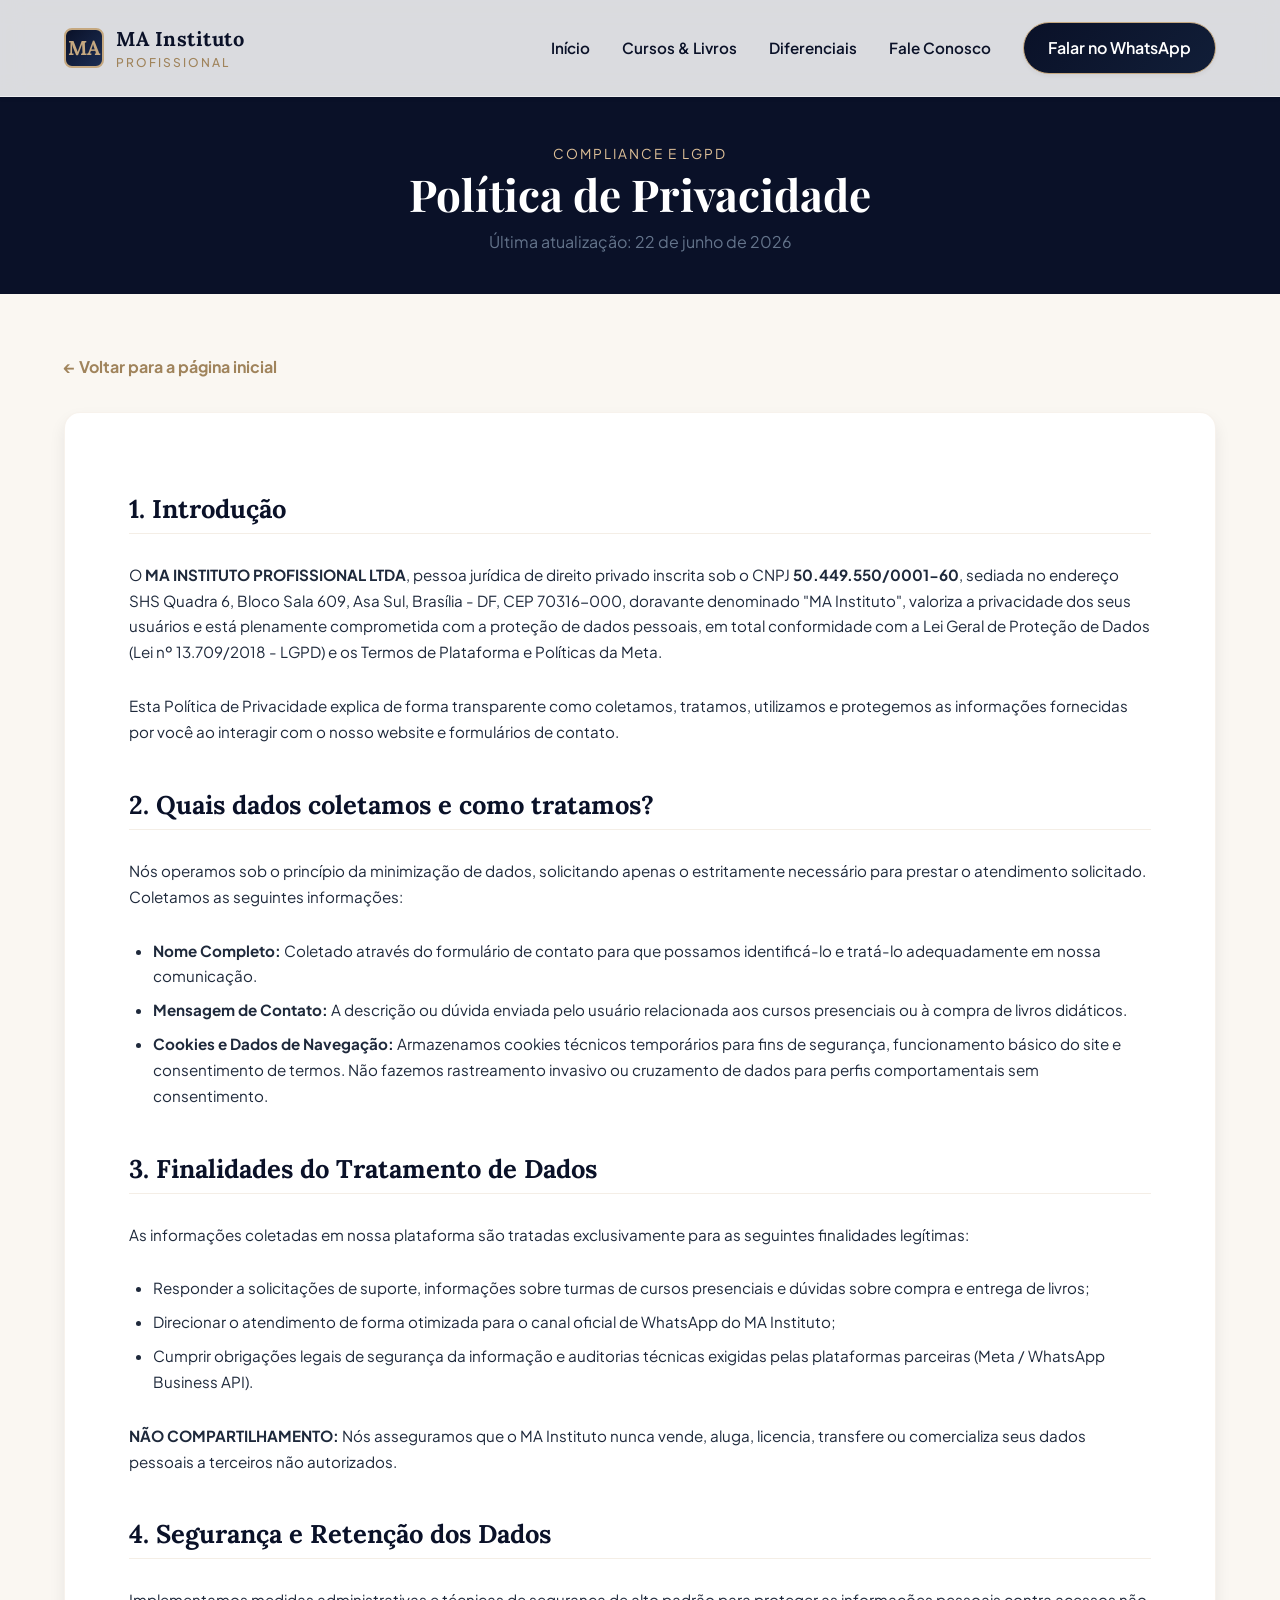
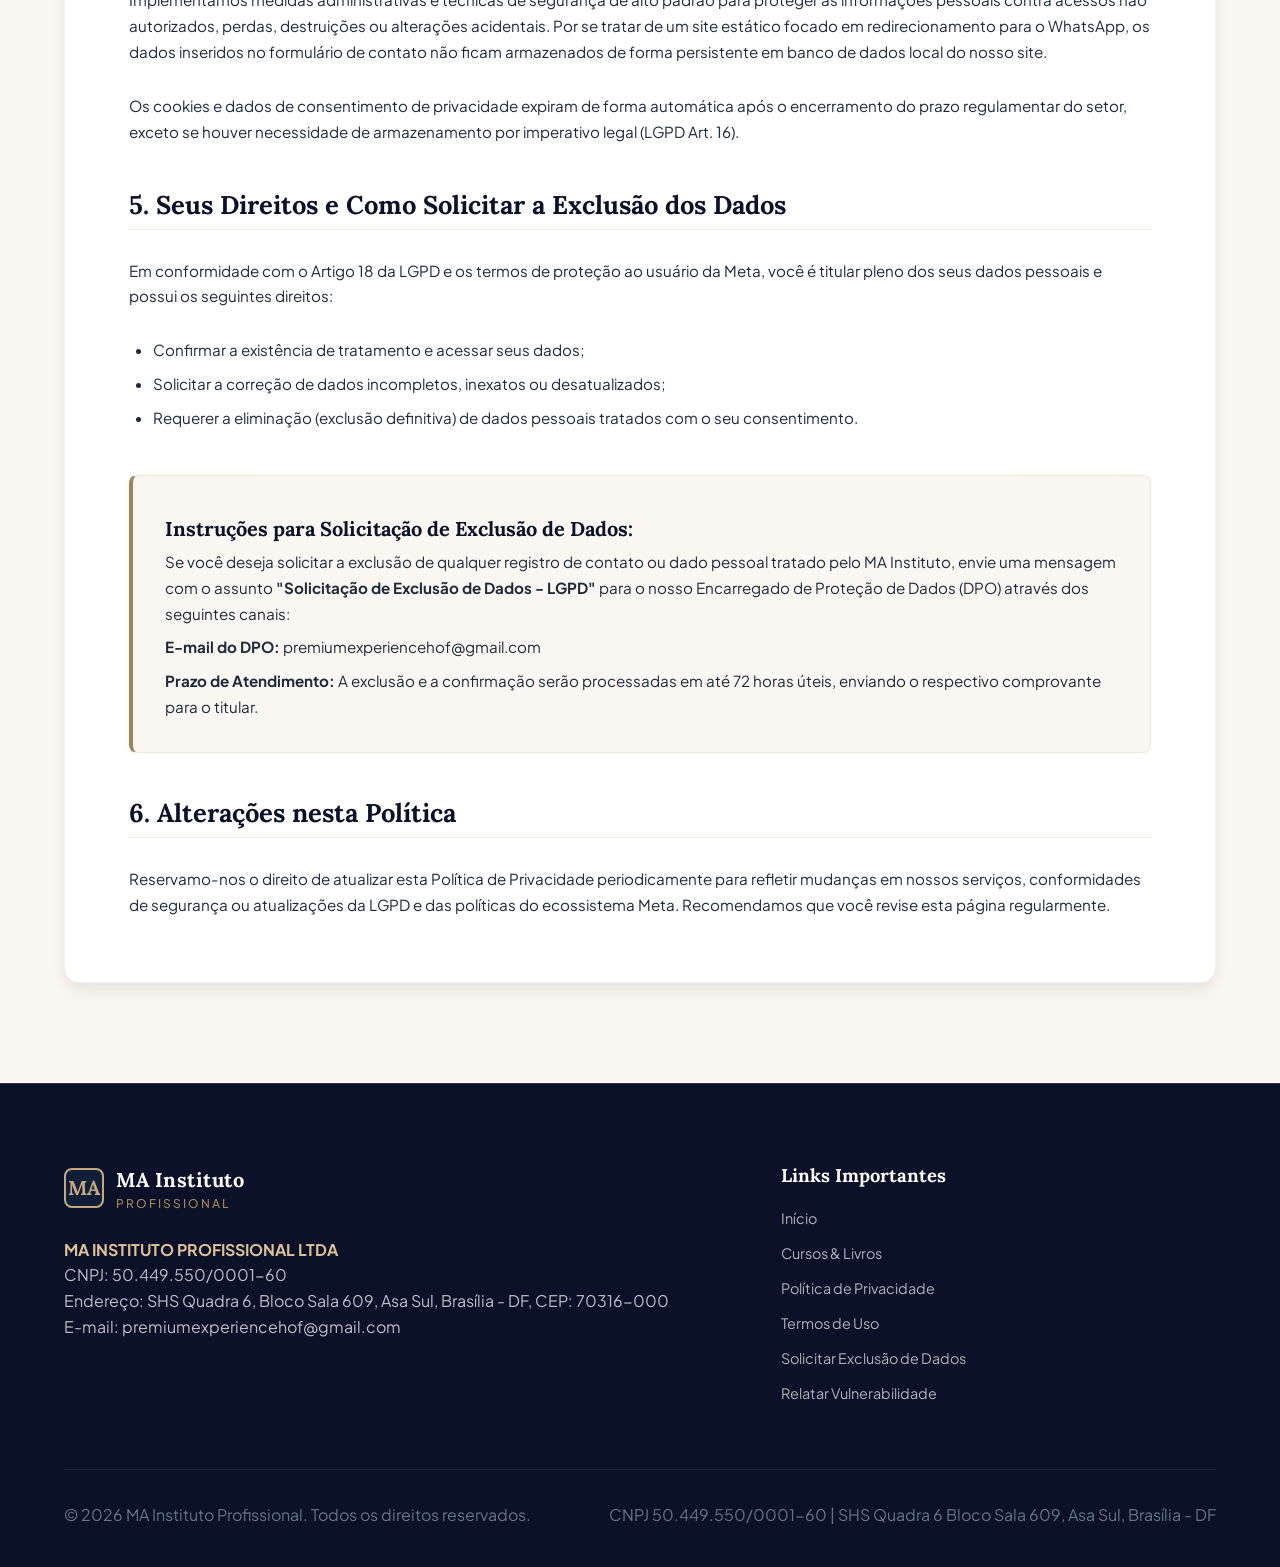
==== privacidade.html @ e036a933 "feat: site inicial completo MA Instituto Profissional e politicas de compliance" ====
<!DOCTYPE html>
<html lang="pt-BR">
<head>
  <meta charset="UTF-8">
  <meta name="viewport" content="width=device-width, initial-scale=1.0">
  <meta name="description" content="Política de Privacidade - MA Instituto Profissional. Saiba como coletamos, tratamos e protegemos seus dados em conformidade com a LGPD e políticas da Meta.">
  <title>Política de Privacidade | MA Instituto Profissional</title>
  
  <!-- Preconnect for performance optimization -->
  <link rel="preconnect" href="https://fonts.googleapis.com">
  <link rel="preconnect" href="https://fonts.gstatic.com" crossorigin>
  
  <!-- CSS Stylesheet -->
  <link rel="stylesheet" href="styles.css">
</head>
<body class="legal-body">

  <!-- Header Section -->
  <header class="site-header scrolled" id="header">
    <div class="container header-container">
      <a href="index.html" class="logo" id="headerLogo">
        <div class="logo-icon">MA</div>
        <div class="logo-text">
          MA Instituto
          <span>Profissional</span>
        </div>
      </a>
      
      <nav class="nav-menu" id="navMenu">
        <a href="index.html#inicio" class="nav-link">Início</a>
        <a href="index.html#portfolio" class="nav-link">Cursos & Livros</a>
        <a href="index.html#sobre" class="nav-link">Diferenciais</a>
        <a href="index.html#contato" class="nav-link">Fale Conosco</a>
        <a href="https://api.whatsapp.com/send?phone=5511913124813" target="_blank" class="nav-btn" id="headerCtaBtn">
          Falar no WhatsApp
        </a>
      </nav>
    </div>
  </header>

  <!-- Legal Title -->
  <section class="legal-header">
    <div class="container">
      <span class="legal-meta">Compliance e LGPD</span>
      <h1>Política de Privacidade</h1>
      <p>Última atualização: 22 de junho de 2026</p>
    </div>
  </section>

  <!-- Legal Content -->
  <main class="legal-content-section">
    <div class="container">
      <a href="index.html" class="legal-back-btn">← Voltar para a página inicial</a>
      
      <article class="legal-card">
        <div class="legal-text">
          <h2>1. Introdução</h2>
          <p>O <strong>MA INSTITUTO PROFISSIONAL LTDA</strong>, pessoa jurídica de direito privado inscrita sob o CNPJ <strong>50.449.550/0001-60</strong>, sediada no endereço SHS Quadra 6, Bloco Sala 609, Asa Sul, Brasília - DF, CEP 70316-000, doravante denominado "MA Instituto", valoriza a privacidade dos seus usuários e está plenamente comprometida com a proteção de dados pessoais, em total conformidade com a Lei Geral de Proteção de Dados (Lei nº 13.709/2018 - LGPD) e os Termos de Plataforma e Políticas da Meta.</p>
          <p>Esta Política de Privacidade explica de forma transparente como coletamos, tratamos, utilizamos e protegemos as informações fornecidas por você ao interagir com o nosso website e formulários de contato.</p>

          <h2>2. Quais dados coletamos e como tratamos?</h2>
          <p>Nós operamos sob o princípio da minimização de dados, solicitando apenas o estritamente necessário para prestar o atendimento solicitado. Coletamos as seguintes informações:</p>
          <ul>
            <li><strong>Nome Completo:</strong> Coletado através do formulário de contato para que possamos identificá-lo e tratá-lo adequadamente em nossa comunicação.</li>
            <li><strong>Mensagem de Contato:</strong> A descrição ou dúvida enviada pelo usuário relacionada aos cursos presenciais ou à compra de livros didáticos.</li>
            <li><strong>Cookies e Dados de Navegação:</strong> Armazenamos cookies técnicos temporários para fins de segurança, funcionamento básico do site e consentimento de termos. Não fazemos rastreamento invasivo ou cruzamento de dados para perfis comportamentais sem consentimento.</li>
          </ul>

          <h2>3. Finalidades do Tratamento de Dados</h2>
          <p>As informações coletadas em nossa plataforma são tratadas exclusivamente para as seguintes finalidades legítimas:</p>
          <ul>
            <li>Responder a solicitações de suporte, informações sobre turmas de cursos presenciais e dúvidas sobre compra e entrega de livros;</li>
            <li>Direcionar o atendimento de forma otimizada para o canal oficial de WhatsApp do MA Instituto;</li>
            <li>Cumprir obrigações legais de segurança da informação e auditorias técnicas exigidas pelas plataformas parceiras (Meta / WhatsApp Business API).</li>
          </ul>
          <p><strong>NÃO COMPARTILHAMENTO:</strong> Nós asseguramos que o MA Instituto nunca vende, aluga, licencia, transfere ou comercializa seus dados pessoais a terceiros não autorizados.</p>

          <h2>4. Segurança e Retenção dos Dados</h2>
          <p>Implementamos medidas administrativas e técnicas de segurança de alto padrão para proteger as informações pessoais contra acessos não autorizados, perdas, destruições ou alterações acidentais. Por se tratar de um site estático focado em redirecionamento para o WhatsApp, os dados inseridos no formulário de contato não ficam armazenados de forma persistente em banco de dados local do nosso site.</p>
          <p>Os cookies e dados de consentimento de privacidade expiram de forma automática após o encerramento do prazo regulamentar do setor, exceto se houver necessidade de armazenamento por imperativo legal (LGPD Art. 16).</p>

          <h2 id="exclusao">5. Seus Direitos e Como Solicitar a Exclusão dos Dados</h2>
          <p>Em conformidade com o Artigo 18 da LGPD e os termos de proteção ao usuário da Meta, você é titular pleno dos seus dados pessoais e possui os seguintes direitos:</p>
          <ul>
            <li>Confirmar a existência de tratamento e acessar seus dados;</li>
            <li>Solicitar a correção de dados incompletos, inexatos ou desatualizados;</li>
            <li>Requerer a eliminação (exclusão definitiva) de dados pessoais tratados com o seu consentimento.</li>
          </ul>
          
          <div class="legal-contact-box">
            <h3>Instruções para Solicitação de Exclusão de Dados:</h3>
            <p>Se você deseja solicitar a exclusão de qualquer registro de contato ou dado pessoal tratado pelo MA Instituto, envie uma mensagem com o assunto <strong>"Solicitação de Exclusão de Dados - LGPD"</strong> para o nosso Encarregado de Proteção de Dados (DPO) através dos seguintes canais:</p>
            <p><strong>E-mail do DPO:</strong> premiumexperiencehof@gmail.com</p>
            <p><strong>Prazo de Atendimento:</strong> A exclusão e a confirmação serão processadas em até 72 horas úteis, enviando o respectivo comprovante para o titular.</p>
          </div>

          <h2>6. Alterações nesta Política</h2>
          <p>Reservamo-nos o direito de atualizar esta Política de Privacidade periodicamente para refletir mudanças em nossos serviços, conformidades de segurança ou atualizações da LGPD e das políticas do ecossistema Meta. Recomendamos que você revise esta página regularmente.</p>
        </div>
      </article>
    </div>
  </main>

  <!-- Footer Section -->
  <footer class="site-footer">
    <div class="container">
      <div class="footer-grid">
        <div class="footer-company">
          <div class="footer-logo">
            <div class="logo-icon">MA</div>
            <div class="logo-text">MA Instituto <span>Profissional</span></div>
          </div>
          <p class="footer-address">
            <strong>MA INSTITUTO PROFISSIONAL LTDA</strong><br>
            CNPJ: 50.449.550/0001-60<br>
            Endereço: SHS Quadra 6, Bloco Sala 609, Asa Sul, Brasília - DF, CEP: 70316-000<br>
            E-mail: premiumexperiencehof@gmail.com
          </p>
        </div>
        
        <div class="footer-links-group">
          <h4 class="footer-links-title">Links Importantes</h4>
          <ul class="footer-links">
            <li><a href="index.html#inicio">Início</a></li>
            <li><a href="index.html#portfolio">Cursos & Livros</a></li>
            <li><a href="privacidade.html">Política de Privacidade</a></li>
            <li><a href="termos.html">Termos de Uso</a></li>
            <li><a href="#exclusao">Solicitar Exclusão de Dados</a></li>
            <li><a href="termos.html#vulnerabilidade">Relatar Vulnerabilidade</a></li>
          </ul>
        </div>
      </div>

      <div class="footer-bottom">
        <p>&copy; 2026 MA Instituto Profissional. Todos os direitos reservados.</p>
        <p>CNPJ 50.449.550/0001-60 | SHS Quadra 6 Bloco Sala 609, Asa Sul, Brasília - DF</p>
      </div>
    </div>
  </footer>

</body>
</html>
---- styles.css ----
/* ==========================================================================
   DESIGN SYSTEM & CUSTOM STYLES - MA INSTITUTO PROFISSIONAL
   ========================================================================== */

/* Import Google Fonts */
@import url('https://fonts.googleapis.com/css2?family=Lora:ital,wght@0,400..700;1,400..700&family=Plus+Jakarta+Sans:ital,wght@0,300..800;1,300..800&family=Playfair+Display:ital,wght@0,400..900;1,400..900&display=swap');

:root {
  /* Colors */
  --color-navy-dark: #0a1128;
  --color-navy-medium: #111e38;
  --color-navy-light: #1c2e54;
  --color-gold: #c5a880;
  --color-gold-bright: #dfc198;
  --color-gold-dark: #a0845c;
  --color-cream: #faf7f2;
  --color-white: #ffffff;
  --color-text-dark: #1e293b;
  --color-text-light: #64748b;
  --color-text-white: #f8fafc;
  
  /* Fonts */
  --font-display: 'Lora', Georgia, serif;
  --font-hero: 'Playfair Display', serif;
  --font-body: 'Plus Jakarta Sans', system-ui, sans-serif;
  
  /* Transitions */
  --transition-fast: 0.2s cubic-bezier(0.4, 0, 0.2, 1);
  --transition-medium: 0.4s cubic-bezier(0.4, 0, 0.2, 1);
  --transition-slow: 0.6s cubic-bezier(0.4, 0, 0.2, 1);
  
  /* Shadows & Glassmorphism */
  --shadow-sm: 0 2px 4px rgba(10, 17, 40, 0.05);
  --shadow-md: 0 8px 16px rgba(10, 17, 40, 0.08);
  --shadow-lg: 0 16px 32px rgba(10, 17, 40, 0.12);
  --glass-bg: rgba(255, 255, 255, 0.85);
  --glass-border: rgba(255, 255, 255, 0.5);
  --glass-dark-bg: rgba(10, 17, 40, 0.8);
  --glass-dark-border: rgba(28, 46, 84, 0.4);
}

/* Reset & Base Styles */
*, *::before, *::after {
  box-sizing: border-box;
  margin: 0;
  padding: 0;
}

html {
  scroll-behavior: smooth;
  font-size: 16px;
  -webkit-font-smoothing: antialiased;
  -moz-osx-font-smoothing: grayscale;
}

body {
  font-family: var(--font-body);
  background-color: var(--color-cream);
  color: var(--color-text-dark);
  line-height: 1.6;
  overflow-x: hidden;
}

/* Typography */
h1, h2, h3, h4, h5, h6 {
  font-family: var(--font-display);
  font-weight: 700;
  line-height: 1.25;
  color: var(--color-navy-dark);
}

p {
  color: var(--color-text-light);
  font-size: 1rem;
}

a {
  color: inherit;
  text-decoration: none;
  transition: var(--transition-fast);
}

img {
  max-width: 100%;
  height: auto;
  display: block;
}

/* Container */
.container {
  width: 100%;
  max-width: 1200px;
  margin-left: auto;
  margin-right: auto;
  padding-left: 1.5rem;
  padding-right: 1.5rem;
}

/* Header */
.site-header {
  position: fixed;
  top: 0;
  left: 0;
  width: 100%;
  z-index: 1000;
  background: var(--glass-bg);
  backdrop-filter: blur(12px);
  -webkit-backdrop-filter: blur(12px);
  border-bottom: 1px solid var(--glass-border);
  transition: var(--transition-medium);
}

.site-header.scrolled {
  box-shadow: var(--shadow-sm);
  padding: 0.5rem 0;
}

.header-container {
  display: flex;
  justify-content: space-between;
  align-items: center;
  height: 80px;
}

.logo {
  display: flex;
  align-items: center;
  gap: 0.75rem;
}

.logo-icon {
  width: 40px;
  height: 40px;
  background: linear-gradient(135deg, var(--color-navy-dark) 0%, var(--color-navy-light) 100%);
  border: 2px solid var(--color-gold);
  border-radius: 8px;
  display: flex;
  align-items: center;
  justify-content: center;
  font-family: var(--font-display);
  font-weight: 700;
  color: var(--color-gold);
  font-size: 1.25rem;
}

.logo-text {
  font-family: var(--font-display);
  font-size: 1.25rem;
  font-weight: 700;
  color: var(--color-navy-dark);
  letter-spacing: 0.5px;
}

.logo-text span {
  color: var(--color-gold-dark);
  font-size: 0.75rem;
  display: block;
  font-family: var(--font-body);
  font-weight: 500;
  text-transform: uppercase;
  letter-spacing: 2px;
  margin-top: -2px;
}

.nav-menu {
  display: flex;
  align-items: center;
  gap: 2rem;
}

.nav-link {
  font-size: 0.95rem;
  font-weight: 600;
  color: var(--color-navy-dark);
  position: relative;
}

.nav-link::after {
  content: '';
  position: absolute;
  bottom: -4px;
  left: 0;
  width: 0;
  height: 2px;
  background-color: var(--color-gold);
  transition: var(--transition-fast);
}

.nav-link:hover::after {
  width: 100%;
}

.nav-btn {
  background: linear-gradient(135deg, var(--color-navy-dark) 0%, var(--color-navy-medium) 100%);
  color: var(--color-white);
  padding: 0.75rem 1.5rem;
  border-radius: 50px;
  font-weight: 600;
  border: 1px solid var(--color-gold);
  box-shadow: var(--shadow-sm);
  display: inline-flex;
  align-items: center;
  gap: 0.5rem;
}

.nav-btn:hover {
  transform: translateY(-2px);
  box-shadow: var(--shadow-md);
  border-color: var(--color-gold-bright);
  background: linear-gradient(135deg, var(--color-navy-light) 0%, var(--color-navy-dark) 100%);
}

.menu-toggle {
  display: none;
  flex-direction: column;
  gap: 6px;
  cursor: pointer;
  background: none;
  border: none;
}

.menu-toggle span {
  display: block;
  width: 25px;
  height: 2px;
  background-color: var(--color-navy-dark);
  transition: var(--transition-fast);
}

/* Hero Section */
.hero {
  padding-top: 160px;
  padding-bottom: 80px;
  position: relative;
  background-color: var(--color-navy-dark);
  color: var(--color-text-white);
  overflow: hidden;
}

.hero::before {
  content: '';
  position: absolute;
  top: 0;
  left: 0;
  width: 100%;
  height: 100%;
  background: radial-gradient(circle at 80% 20%, rgba(197, 168, 128, 0.15) 0%, rgba(10, 17, 40, 0) 60%),
              radial-gradient(circle at 20% 80%, rgba(28, 46, 84, 0.4) 0%, rgba(10, 17, 40, 0) 70%);
  z-index: 1;
}

.hero-grid {
  display: grid;
  grid-template-columns: 1.1fr 0.9fr;
  gap: 4rem;
  align-items: center;
  position: relative;
  z-index: 2;
}

.hero-content {
  display: flex;
  flex-direction: column;
  gap: 1.5rem;
}

.hero-tagline {
  font-size: 0.9rem;
  font-weight: 700;
  text-transform: uppercase;
  letter-spacing: 3px;
  color: var(--color-gold-bright);
}

.hero-title {
  font-family: var(--font-hero);
  font-size: 3.5rem;
  line-height: 1.15;
  color: var(--color-white);
}

.hero-desc {
  font-size: 1.15rem;
  color: rgba(248, 250, 252, 0.85);
  max-width: 540px;
}

.hero-actions {
  display: flex;
  gap: 1rem;
  margin-top: 1rem;
}

.btn-primary {
  background: var(--color-gold);
  color: var(--color-navy-dark);
  padding: 0.9rem 2rem;
  border-radius: 8px;
  font-weight: 700;
  font-size: 1rem;
  box-shadow: 0 4px 14px rgba(197, 168, 128, 0.3);
  display: inline-flex;
  align-items: center;
  justify-content: center;
  gap: 0.75rem;
}

.btn-primary:hover {
  background: var(--color-gold-bright);
  transform: translateY(-2px);
  box-shadow: 0 6px 20px rgba(197, 168, 128, 0.4);
}

.btn-secondary {
  background: transparent;
  color: var(--color-white);
  padding: 0.9rem 2rem;
  border-radius: 8px;
  font-weight: 700;
  font-size: 1rem;
  border: 2px solid rgba(255, 255, 255, 0.2);
  display: inline-flex;
  align-items: center;
  justify-content: center;
}

.btn-secondary:hover {
  border-color: var(--color-gold-bright);
  color: var(--color-gold-bright);
  transform: translateY(-2px);
  background-color: rgba(255, 255, 255, 0.05);
}

.hero-stats {
  display: grid;
  grid-template-columns: repeat(3, 1fr);
  gap: 1.5rem;
  margin-top: 2rem;
  border-top: 1px solid rgba(255, 255, 255, 0.1);
  padding-top: 2rem;
}

.stat-item h4 {
  font-family: var(--font-display);
  font-size: 2rem;
  color: var(--color-gold-bright);
  margin-bottom: 0.25rem;
}

.stat-item p {
  font-size: 0.85rem;
  color: rgba(248, 250, 252, 0.7);
}

/* Premium Visual Frame (Signature Element) */
.hero-visual {
  position: relative;
  display: flex;
  justify-content: center;
  align-items: center;
}

.academic-shield {
  width: 320px;
  height: 380px;
  border-radius: 20px;
  background: rgba(28, 46, 84, 0.3);
  border: 1px solid rgba(197, 168, 128, 0.3);
  position: relative;
  backdrop-filter: blur(8px);
  -webkit-backdrop-filter: blur(8px);
  animation: float 6s ease-in-out infinite;
  display: flex;
  flex-direction: column;
  justify-content: center;
  align-items: center;
  padding: 2.5rem;
  text-align: center;
  box-shadow: var(--shadow-lg);
}

.academic-shield::before {
  content: '';
  position: absolute;
  top: 10px;
  left: 10px;
  right: 10px;
  bottom: 10px;
  border: 1px dashed rgba(197, 168, 128, 0.2);
  border-radius: 12px;
  pointer-events: none;
}

.shield-icon {
  font-size: 3.5rem;
  margin-bottom: 1.5rem;
  color: var(--color-gold);
}

.shield-title {
  color: var(--color-white);
  font-size: 1.5rem;
  font-family: var(--font-display);
  margin-bottom: 1rem;
}

.shield-badge {
  background: linear-gradient(135deg, var(--color-gold-dark) 0%, var(--color-gold) 100%);
  color: var(--color-navy-dark);
  font-size: 0.75rem;
  font-weight: 800;
  text-transform: uppercase;
  letter-spacing: 2px;
  padding: 0.4rem 1rem;
  border-radius: 50px;
  margin-bottom: 1.5rem;
}

.shield-text {
  font-size: 0.9rem;
  color: rgba(248, 250, 252, 0.8);
}

/* Floating Elements (Atmosphere) */
.floating-circle {
  position: absolute;
  border-radius: 50%;
  filter: blur(40px);
  z-index: 0;
  pointer-events: none;
}

.circle-1 {
  width: 150px;
  height: 150px;
  background: rgba(197, 168, 128, 0.2);
  top: 10%;
  right: 10%;
  animation: pulse-slow 8s infinite alternate;
}

.circle-2 {
  width: 250px;
  height: 250px;
  background: rgba(28, 46, 84, 0.6);
  bottom: -50px;
  left: -50px;
  animation: pulse-slow 12s infinite alternate;
}

/* Section Common */
.section {
  padding: 100px 0;
}

.section-dark {
  background-color: var(--color-navy-dark);
  color: var(--color-text-white);
}

.section-dark h2, .section-dark h3 {
  color: var(--color-white);
}

.section-header {
  text-align: center;
  max-width: 650px;
  margin-left: auto;
  margin-right: auto;
  margin-bottom: 4rem;
  display: flex;
  flex-direction: column;
  gap: 1rem;
}

.section-eyebrow {
  font-size: 0.85rem;
  font-weight: 700;
  text-transform: uppercase;
  letter-spacing: 2.5px;
  color: var(--color-gold-dark);
}

.section-title {
  font-size: 2.5rem;
}

.section-desc {
  font-size: 1.05rem;
  color: var(--color-text-light);
}

/* Courses & Books Catalog */
.catalog-grid {
  display: grid;
  grid-template-columns: repeat(auto-fit, minmax(320px, 1fr));
  gap: 2.5rem;
}

.catalog-card {
  background-color: var(--color-white);
  border-radius: 12px;
  border: 1px solid rgba(197, 168, 128, 0.15);
  overflow: hidden;
  box-shadow: var(--shadow-sm);
  display: flex;
  flex-direction: column;
  height: 100%;
  transition: var(--transition-medium);
}

.catalog-card:hover {
  transform: translateY(-8px);
  box-shadow: var(--shadow-lg);
  border-color: var(--color-gold);
}

.card-img-wrapper {
  position: relative;
  height: 220px;
  background-color: var(--color-navy-medium);
  overflow: hidden;
  display: flex;
  align-items: center;
  justify-content: center;
}

.card-img-placeholder {
  font-size: 4rem;
  color: rgba(197, 168, 128, 0.3);
  transition: var(--transition-medium);
}

.catalog-card:hover .card-img-placeholder {
  transform: scale(1.1);
  color: rgba(197, 168, 128, 0.5);
}

.card-badge {
  position: absolute;
  top: 1.25rem;
  left: 1.25rem;
  background: var(--color-navy-dark);
  color: var(--color-gold-bright);
  font-size: 0.75rem;
  font-weight: 700;
  text-transform: uppercase;
  letter-spacing: 1.5px;
  padding: 0.4rem 0.8rem;
  border-radius: 4px;
  border: 1px solid var(--color-gold);
}

.card-body {
  padding: 2rem;
  display: flex;
  flex-direction: column;
  flex-grow: 1;
  gap: 1rem;
}

.card-meta {
  display: flex;
  justify-content: space-between;
  align-items: center;
  font-size: 0.85rem;
  color: var(--color-text-light);
  border-bottom: 1px solid rgba(197, 168, 128, 0.1);
  padding-bottom: 0.75rem;
}

.card-title {
  font-size: 1.4rem;
  color: var(--color-navy-dark);
}

.card-desc {
  font-size: 0.95rem;
  color: var(--color-text-light);
  line-height: 1.5;
}

.card-price {
  font-size: 1.5rem;
  font-family: var(--font-display);
  font-weight: 700;
  color: var(--color-navy-dark);
  margin-top: auto;
  padding-top: 1rem;
}

.card-btn {
  background: linear-gradient(135deg, var(--color-navy-dark) 0%, var(--color-navy-medium) 100%);
  color: var(--color-white);
  text-align: center;
  padding: 0.8rem;
  border-radius: 6px;
  font-weight: 700;
  font-size: 0.95rem;
  border: 1px solid var(--color-gold);
  display: flex;
  align-items: center;
  justify-content: center;
  gap: 0.5rem;
  margin-top: 0.5rem;
}

.card-btn:hover {
  background: var(--color-gold);
  color: var(--color-navy-dark);
  border-color: var(--color-gold-bright);
}

/* Features/About Section */
.about-grid {
  display: grid;
  grid-template-columns: 0.9fr 1.1fr;
  gap: 5rem;
  align-items: center;
}

.about-features {
  display: grid;
  grid-template-columns: 1fr;
  gap: 2rem;
}

.feature-item {
  display: flex;
  gap: 1.5rem;
  background: var(--color-white);
  padding: 1.75rem;
  border-radius: 12px;
  border-left: 4px solid var(--color-gold);
  box-shadow: var(--shadow-sm);
  transition: var(--transition-medium);
}

.feature-item:hover {
  transform: translateX(5px);
  box-shadow: var(--shadow-md);
}

.feature-icon {
  font-size: 2rem;
  color: var(--color-navy-dark);
  line-height: 1;
}

.feature-text {
  display: flex;
  flex-direction: column;
  gap: 0.5rem;
}

.feature-text h4 {
  font-size: 1.2rem;
}

.feature-text p {
  font-size: 0.9rem;
}

/* Form Contact Section */
.contact-section {
  background-color: var(--color-navy-medium);
  color: var(--color-white);
  position: relative;
  overflow: hidden;
}

.contact-section::after {
  content: '';
  position: absolute;
  top: -10%;
  right: -10%;
  width: 400px;
  height: 400px;
  background: radial-gradient(circle, rgba(197, 168, 128, 0.1) 0%, rgba(10, 17, 40, 0) 70%);
  pointer-events: none;
}

.contact-grid {
  display: grid;
  grid-template-columns: 0.95fr 1.05fr;
  gap: 5rem;
  align-items: center;
  position: relative;
  z-index: 2;
}

.contact-info {
  display: flex;
  flex-direction: column;
  gap: 2rem;
}

.contact-title {
  color: var(--color-white);
  font-size: 2.5rem;
}

.contact-desc {
  color: rgba(248, 250, 252, 0.8);
  font-size: 1.1rem;
}

.info-cards {
  display: flex;
  flex-direction: column;
  gap: 1.25rem;
}

.info-card {
  display: flex;
  align-items: center;
  gap: 1.25rem;
  background: rgba(255, 255, 255, 0.05);
  border: 1px solid rgba(255, 255, 255, 0.1);
  padding: 1.25rem;
  border-radius: 8px;
}

.info-card-icon {
  font-size: 1.5rem;
  color: var(--color-gold);
  line-height: 1;
}

.info-card-text {
  display: flex;
  flex-direction: column;
}

.info-card-text span {
  font-size: 0.8rem;
  text-transform: uppercase;
  letter-spacing: 1px;
  color: rgba(255, 255, 255, 0.5);
}

.info-card-text p {
  color: var(--color-white);
  font-weight: 600;
  font-size: 0.95rem;
}

/* Contact Form UI */
.form-wrapper {
  background: var(--color-white);
  padding: 3rem;
  border-radius: 16px;
  border: 1px solid rgba(197, 168, 128, 0.2);
  box-shadow: var(--shadow-lg);
  color: var(--color-text-dark);
}

.form-header {
  margin-bottom: 2rem;
  text-align: center;
  display: flex;
  flex-direction: column;
  gap: 0.5rem;
}

.form-header h3 {
  font-size: 1.75rem;
}

.form-header p {
  font-size: 0.9rem;
}

.contact-form {
  display: flex;
  flex-direction: column;
  gap: 1.5rem;
}

.form-group {
  display: flex;
  flex-direction: column;
  gap: 0.5rem;
}

.form-label {
  font-size: 0.85rem;
  font-weight: 700;
  text-transform: uppercase;
  letter-spacing: 1px;
  color: var(--color-navy-dark);
}

.form-input {
  font-family: var(--font-body);
  font-size: 1rem;
  padding: 0.9rem 1.25rem;
  border: 1.5px solid rgba(10, 17, 40, 0.1);
  border-radius: 8px;
  background-color: var(--color-cream);
  color: var(--color-text-dark);
  transition: var(--transition-fast);
}

.form-input:focus {
  outline: none;
  border-color: var(--color-navy-light);
  background-color: var(--color-white);
  box-shadow: 0 0 0 4px rgba(28, 46, 84, 0.08);
}

.form-submit-btn {
  background: linear-gradient(135deg, var(--color-navy-dark) 0%, var(--color-navy-medium) 100%);
  color: var(--color-white);
  border: 1px solid var(--color-gold);
  padding: 1rem;
  border-radius: 8px;
  font-size: 1rem;
  font-weight: 700;
  cursor: pointer;
  box-shadow: var(--shadow-sm);
  display: flex;
  align-items: center;
  justify-content: center;
  gap: 0.75rem;
  transition: var(--transition-medium);
}

.form-submit-btn:hover {
  background: var(--color-gold);
  color: var(--color-navy-dark);
  border-color: var(--color-gold-bright);
  transform: translateY(-2px);
  box-shadow: var(--shadow-md);
}

/* Footer & Compliance */
.site-footer {
  background-color: var(--color-navy-dark);
  color: var(--color-text-white);
  padding-top: 80px;
  padding-bottom: 40px;
  border-top: 1px solid rgba(197, 168, 128, 0.2);
  font-size: 0.9rem;
}

.footer-grid {
  display: grid;
  grid-template-columns: 1.5fr 1fr;
  gap: 4rem;
  margin-bottom: 4rem;
}

.footer-company {
  display: flex;
  flex-direction: column;
  gap: 1.5rem;
}

.footer-logo {
  display: flex;
  align-items: center;
  gap: 0.75rem;
}

.footer-logo .logo-icon {
  background: var(--color-navy-medium);
}

.footer-logo .logo-text {
  color: var(--color-white);
}

.footer-address {
  font-style: normal;
  color: rgba(248, 250, 252, 0.75);
  line-height: 1.6;
}

.footer-address strong {
  color: var(--color-gold-bright);
}

.footer-links-group {
  display: flex;
  flex-direction: column;
  gap: 1.25rem;
}

.footer-links-title {
  font-family: var(--font-display);
  font-size: 1.15rem;
  color: var(--color-white);
}

.footer-links {
  list-style: none;
  display: flex;
  flex-direction: column;
  gap: 0.75rem;
}

.footer-links a {
  color: rgba(248, 250, 252, 0.7);
}

.footer-links a:hover {
  color: var(--color-gold-bright);
  padding-left: 4px;
}

/* Meta Disclaimer */
.footer-disclaimer {
  border-top: 1px solid rgba(255, 255, 255, 0.08);
  padding-top: 2rem;
  margin-top: 2rem;
  color: rgba(248, 250, 252, 0.45);
  font-size: 0.75rem;
  line-height: 1.5;
  text-align: justify;
}

/* Bottom Bar */
.footer-bottom {
  border-top: 1px solid rgba(255, 255, 255, 0.08);
  padding-top: 2rem;
  display: flex;
  justify-content: space-between;
  align-items: center;
  gap: 2rem;
  color: rgba(248, 250, 252, 0.5);
  font-size: 0.8rem;
}

/* Cookie Banner */
.cookie-banner {
  position: fixed;
  bottom: 2rem;
  left: 50%;
  transform: translateX(-50%) translateY(150px);
  width: 90%;
  max-width: 600px;
  background: var(--color-white);
  border: 1px solid var(--color-gold);
  border-radius: 12px;
  padding: 1.5rem;
  box-shadow: var(--shadow-lg);
  z-index: 10000;
  display: flex;
  flex-direction: column;
  gap: 1rem;
  color: var(--color-text-dark);
  transition: transform 0.6s cubic-bezier(0.16, 1, 0.3, 1);
}

.cookie-banner.show {
  transform: translateX(-50%) translateY(0);
}

.cookie-content h4 {
  font-size: 1.1rem;
  margin-bottom: 0.25rem;
}

.cookie-content p {
  font-size: 0.85rem;
}

.cookie-actions {
  display: flex;
  justify-content: flex-end;
  gap: 1rem;
}

.cookie-btn-accept {
  background: var(--color-navy-dark);
  color: var(--color-white);
  border: none;
  padding: 0.5rem 1.25rem;
  border-radius: 6px;
  font-weight: 700;
  font-size: 0.85rem;
  cursor: pointer;
}

.cookie-btn-decline {
  background: transparent;
  color: var(--color-text-light);
  border: none;
  padding: 0.5rem 1rem;
  font-size: 0.85rem;
  cursor: pointer;
}

/* Legal Pages Styling (for privacidade.html & termos.html) */
.legal-body {
  background-color: var(--color-cream);
}

.legal-header {
  padding-top: 140px;
  padding-bottom: 40px;
  background-color: var(--color-navy-dark);
  color: var(--color-white);
  text-align: center;
}

.legal-header h1 {
  color: var(--color-white);
  font-family: var(--font-hero);
  font-size: 2.75rem;
  margin-bottom: 0.5rem;
}

.legal-meta {
  color: var(--color-gold-bright);
  font-size: 0.85rem;
  text-transform: uppercase;
  letter-spacing: 2px;
}

.legal-content-section {
  padding: 60px 0 100px 0;
}

.legal-card {
  background-color: var(--color-white);
  padding: 4rem;
  border-radius: 16px;
  border: 1px solid rgba(197, 168, 128, 0.15);
  box-shadow: var(--shadow-md);
}

.legal-text {
  display: flex;
  flex-direction: column;
  gap: 1.75rem;
}

.legal-text h2 {
  font-size: 1.6rem;
  margin-top: 1rem;
  border-bottom: 1.5px solid rgba(197, 168, 128, 0.2);
  padding-bottom: 0.5rem;
  color: var(--color-navy-dark);
}

.legal-text h3 {
  font-size: 1.25rem;
  margin-top: 0.5rem;
}

.legal-text p, .legal-text li {
  font-size: 0.95rem;
  color: var(--color-text-dark);
  line-height: 1.7;
}

.legal-text ul {
  padding-left: 1.5rem;
  display: flex;
  flex-direction: column;
  gap: 0.5rem;
}

.legal-contact-box {
  background-color: var(--color-cream);
  border: 1px solid rgba(197, 168, 128, 0.2);
  border-left: 4px solid var(--color-gold-dark);
  padding: 2rem;
  border-radius: 8px;
  margin-top: 1rem;
  display: flex;
  flex-direction: column;
  gap: 0.5rem;
}

.legal-contact-box p {
  margin: 0;
}

.legal-back-btn {
  display: inline-flex;
  align-items: center;
  gap: 0.5rem;
  font-weight: 700;
  color: var(--color-gold-dark);
  margin-bottom: 2rem;
}

.legal-back-btn:hover {
  color: var(--color-navy-dark);
}

/* Animations */
@keyframes float {
  0% { transform: translateY(0px); }
  50% { transform: translateY(-10px); }
  100% { transform: translateY(0px); }
}

@keyframes pulse-slow {
  0% { transform: scale(1); opacity: 0.4; }
  100% { transform: scale(1.1); opacity: 0.6; }
}

/* Reveal-on-scroll trigger animation class */
.reveal {
  opacity: 0;
  transform: translateY(30px);
  transition: opacity 0.8s ease, transform 0.8s ease;
}

.reveal.active {
  opacity: 1;
  transform: translateY(0);
}

/* Responsive Rules */
@media (max-width: 992px) {
  .hero-grid {
    grid-template-columns: 1fr;
    gap: 3rem;
    text-align: center;
  }
  
  .hero-content {
    align-items: center;
  }
  
  .hero-desc {
    margin-left: auto;
    margin-right: auto;
  }
  
  .hero-stats {
    width: 100%;
    max-width: 500px;
  }
  
  .about-grid, .contact-grid {
    grid-template-columns: 1fr;
    gap: 3rem;
  }
  
  .footer-grid {
    grid-template-columns: 1fr;
    gap: 3rem;
  }
}

@media (max-width: 768px) {
  .hero-title {
    font-size: 2.75rem;
  }
  
  .nav-menu {
    position: fixed;
    top: 80px;
    left: -100%;
    width: 100%;
    height: calc(100vh - 80px);
    background-color: var(--color-navy-dark);
    flex-direction: column;
    padding: 3rem 1.5rem;
    gap: 2.5rem;
    transition: var(--transition-medium);
    z-index: 999;
  }
  
  .nav-menu.active {
    left: 0;
  }
  
  .nav-link {
    color: var(--color-white);
    font-size: 1.2rem;
  }
  
  .menu-toggle {
    display: flex;
  }
  
  .menu-toggle.active span:nth-child(1) {
    transform: rotate(45deg) translate(6px, 6px);
  }
  
  .menu-toggle.active span:nth-child(2) {
    opacity: 0;
  }
  
  .menu-toggle.active span:nth-child(3) {
    transform: rotate(-45deg) translate(5px, -5px);
  }
  
  .legal-card {
    padding: 2rem;
  }
  
  .form-wrapper {
    padding: 2rem 1.5rem;
  }
}
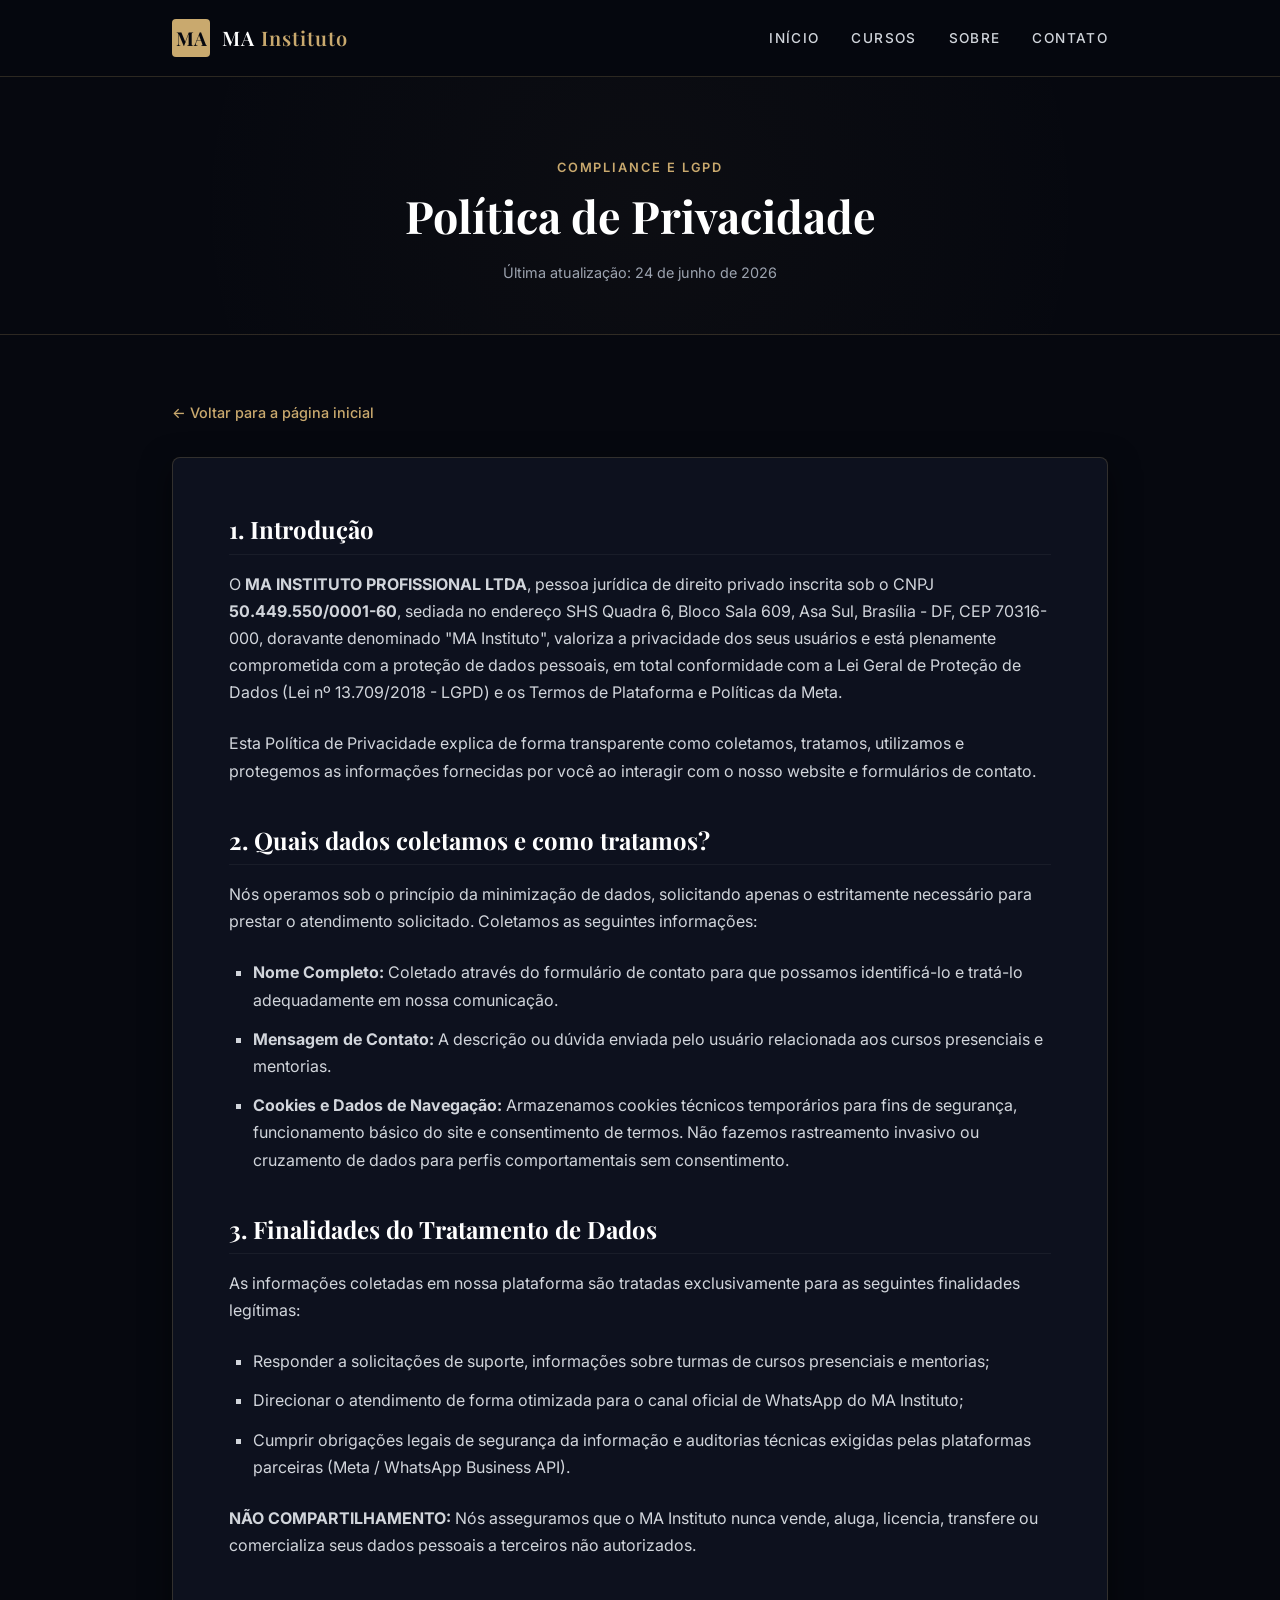
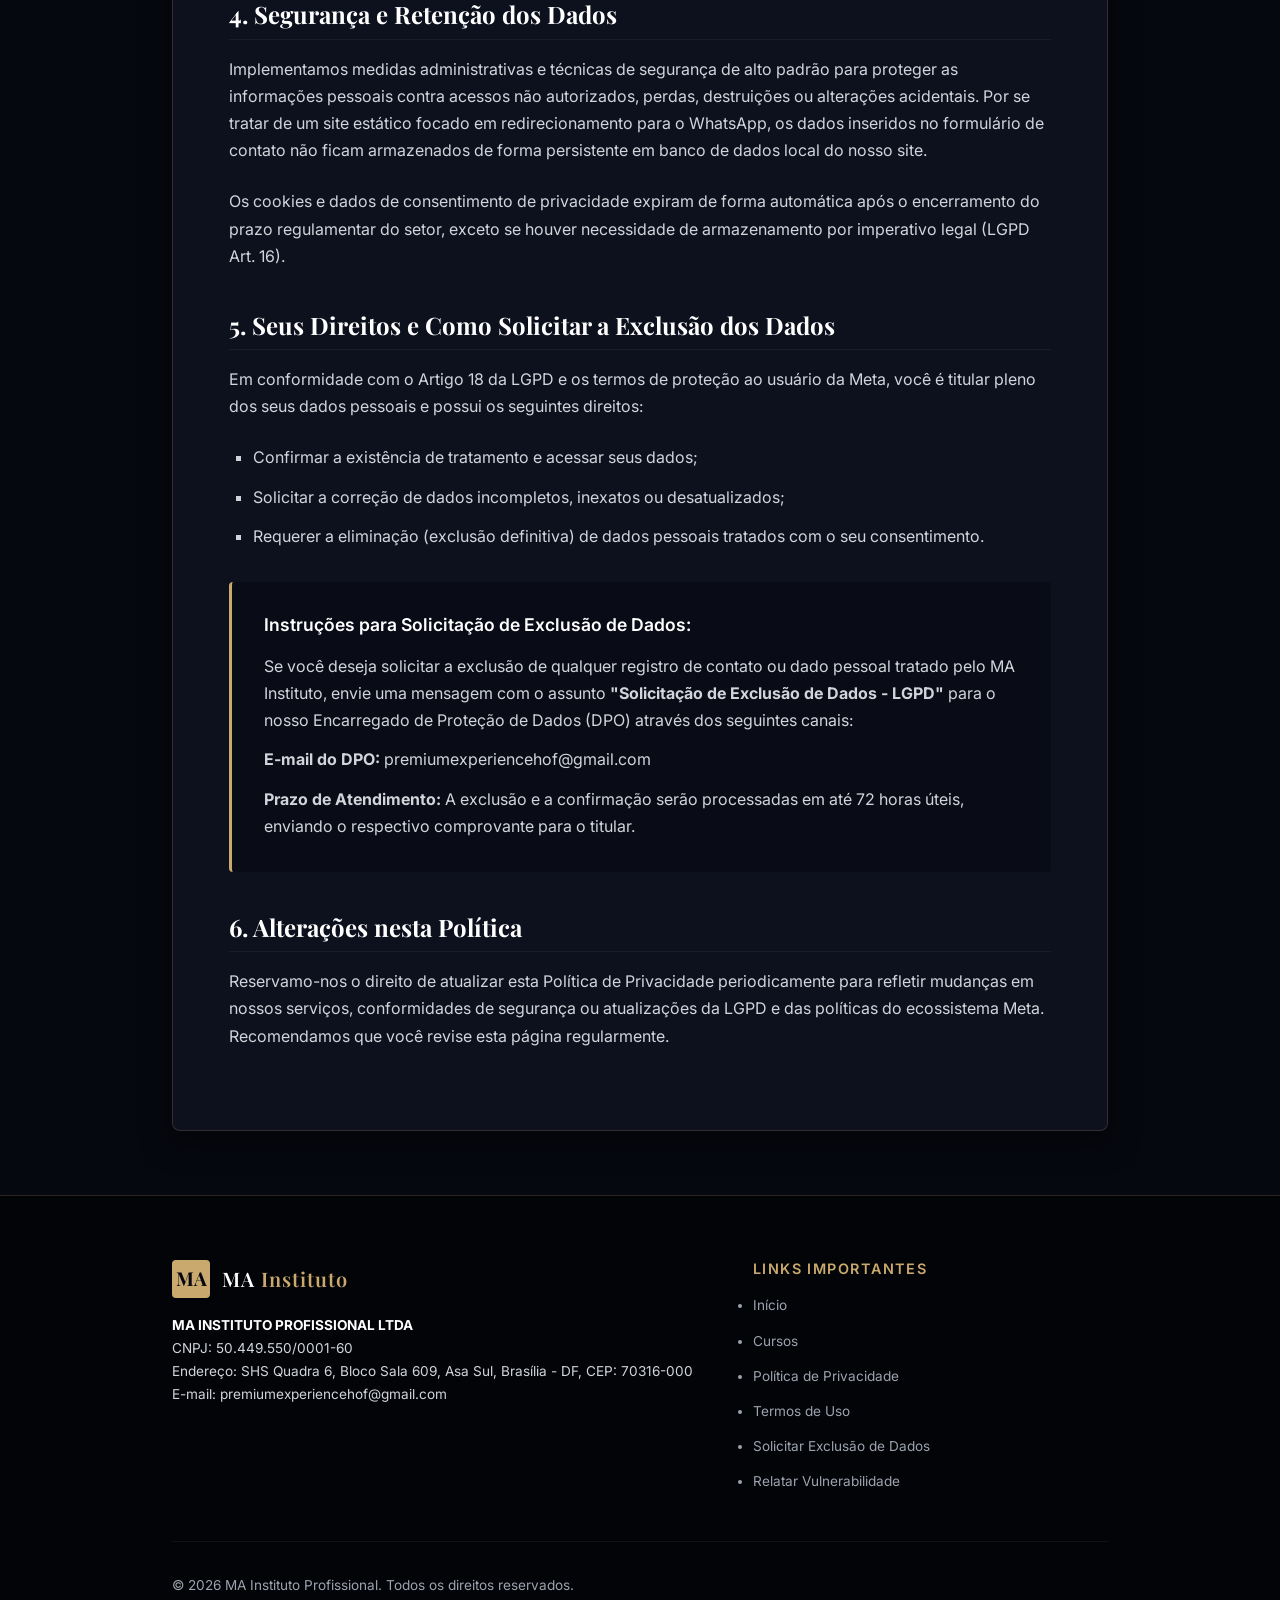
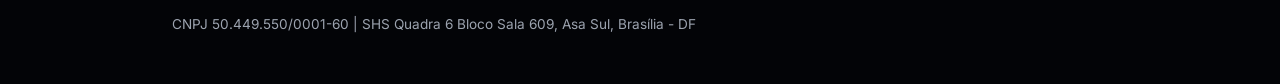
==== commit b7c0ce52: "feat: refatoracao premium completa - MA Instituto Mauricio Alves" ====
--- a/privacidade.html
+++ b/privacidade.html
@@ -3,37 +3,334 @@
 <head>
   <meta charset="UTF-8">
   <meta name="viewport" content="width=device-width, initial-scale=1.0">
-  <meta name="description" content="Política de Privacidade - MA Instituto Profissional. Saiba como coletamos, tratamos e protegemos seus dados em conformidade com a LGPD e políticas da Meta.">
-  <title>Política de Privacidade | MA Instituto Profissional</title>
+  <meta name="description" content="Política de Privacidade - MA Instituto Maurício Alves. Saiba como coletamos, tratamos e protegemos seus dados em conformidade com a LGPD e políticas da Meta.">
+  <title>Política de Privacidade | MA — Instituto Maurício Alves</title>
   
-  <!-- Preconnect for performance optimization -->
+  <!-- Preconnect and Google Fonts -->
   <link rel="preconnect" href="https://fonts.googleapis.com">
   <link rel="preconnect" href="https://fonts.gstatic.com" crossorigin>
+  <link href="https://fonts.googleapis.com/css2?family=Inter:wght@300;400;500;600;700&family=Playfair+Display:ital,wght@0,400;0,600;0,700;1,400&display=swap" rel="stylesheet">
   
-  <!-- CSS Stylesheet -->
-  <link rel="stylesheet" href="styles.css">
+  <style>
+    :root {
+      --color-bg-main: #06080F;
+      --color-bg-card: #0D111E;
+      --color-gold: #C9A96E;
+      --color-gold-muted: rgba(201, 169, 110, 0.2);
+      --color-text-light: #FFFFFF;
+      --color-text-gray: #D1D5DB;
+      --color-text-muted: #9CA3AF;
+      --font-display: 'Playfair Display', serif;
+      --font-body: 'Inter', sans-serif;
+      --transition-smooth: all 0.4s cubic-bezier(0.16, 1, 0.3, 1);
+    }
+
+    * {
+      box-sizing: border-box;
+      margin: 0;
+      padding: 0;
+    }
+
+    body {
+      background-color: var(--color-bg-main);
+      color: var(--color-text-gray);
+      font-family: var(--font-body);
+      font-size: 1rem;
+      line-height: 1.7;
+    }
+
+    h1, h2, h3, h4 {
+      color: var(--color-text-light);
+      font-family: var(--font-display);
+      font-weight: 700;
+      line-height: 1.3;
+    }
+
+    a {
+      color: inherit;
+      text-decoration: none;
+      transition: var(--transition-smooth);
+    }
+
+    .container {
+      width: 100%;
+      max-width: 1000px;
+      margin: 0 auto;
+      padding: 0 2rem;
+    }
+
+    /* Header */
+    .site-header {
+      background-color: rgba(6, 8, 15, 0.95);
+      border-bottom: 1px solid var(--color-gold-muted);
+      backdrop-filter: blur(10px);
+      padding: 1.2rem 0;
+      position: sticky;
+      top: 0;
+      z-index: 1000;
+    }
+
+    .header-container {
+      display: flex;
+      align-items: center;
+      justify-content: space-between;
+    }
+
+    .logo {
+      display: flex;
+      align-items: center;
+      gap: 0.75rem;
+    }
+
+    .logo-badge {
+      font-family: var(--font-display);
+      font-size: 1.2rem;
+      font-weight: 700;
+      color: #06080F;
+      background-color: var(--color-gold);
+      width: 38px;
+      height: 38px;
+      display: flex;
+      align-items: center;
+      justify-content: center;
+      border-radius: 4px;
+    }
+
+    .logo-text {
+      font-family: var(--font-display);
+      font-size: 1.25rem;
+      font-weight: 600;
+      color: var(--color-text-light);
+      letter-spacing: 0.05em;
+    }
+
+    .logo-text span {
+      color: var(--color-gold);
+    }
+
+    .nav-menu {
+      display: flex;
+      align-items: center;
+      gap: 2rem;
+    }
+
+    .nav-link {
+      font-size: 0.85rem;
+      font-weight: 500;
+      text-transform: uppercase;
+      letter-spacing: 0.1em;
+      color: var(--color-text-gray);
+    }
+
+    .nav-link:hover {
+      color: var(--color-gold);
+    }
+
+    /* Legal Header */
+    .legal-header {
+      padding: 5rem 0 3rem 0;
+      text-align: center;
+      border-bottom: 1px solid var(--color-gold-muted);
+      background: radial-gradient(circle at 50% 50%, rgba(201, 169, 110, 0.03), transparent 70%);
+    }
+
+    .legal-meta {
+      font-size: 0.8rem;
+      font-weight: 600;
+      text-transform: uppercase;
+      letter-spacing: 0.15em;
+      color: var(--color-gold);
+      margin-bottom: 0.5rem;
+      display: block;
+    }
+
+    .legal-header h1 {
+      font-size: 2.8rem;
+      margin-bottom: 1rem;
+    }
+
+    .legal-header p {
+      font-size: 0.9rem;
+      color: var(--color-text-muted);
+    }
+
+    /* Legal Content */
+    .legal-content-section {
+      padding: 4rem 0;
+    }
+
+    .legal-back-btn {
+      display: inline-flex;
+      align-items: center;
+      color: var(--color-gold);
+      font-size: 0.9rem;
+      font-weight: 500;
+      margin-bottom: 2rem;
+      transition: var(--transition-smooth);
+    }
+
+    .legal-back-btn:hover {
+      color: var(--color-text-light);
+      transform: translateX(-4px);
+    }
+
+    .legal-card {
+      background-color: var(--color-bg-card);
+      border: 1px solid var(--color-gold-muted);
+      border-radius: 8px;
+      padding: 3.5rem;
+      box-shadow: 0 10px 30px rgba(0, 0, 0, 0.5);
+    }
+
+    .legal-text h2 {
+      font-size: 1.5rem;
+      margin: 2.5rem 0 1rem 0;
+      border-bottom: 1px solid rgba(255, 255, 255, 0.05);
+      padding-bottom: 0.5rem;
+    }
+
+    .legal-text h2:first-of-type {
+      margin-top: 0;
+    }
+
+    .legal-text p {
+      margin-bottom: 1.5rem;
+      color: var(--color-text-gray);
+    }
+
+    .legal-text ul {
+      margin-bottom: 1.5rem;
+      padding-left: 1.5rem;
+      list-style-type: square;
+    }
+
+    .legal-text li {
+      margin-bottom: 0.75rem;
+    }
+
+    .legal-contact-box {
+      background-color: rgba(6, 8, 15, 0.5);
+      border-left: 3px solid var(--color-gold);
+      border-radius: 4px;
+      padding: 2rem;
+      margin: 2rem 0;
+    }
+
+    .legal-contact-box h3 {
+      font-family: var(--font-body);
+      font-size: 1.1rem;
+      font-weight: 600;
+      margin-bottom: 1rem;
+      color: var(--color-text-light);
+    }
+
+    .legal-contact-box p {
+      margin-bottom: 0.75rem;
+    }
+
+    .legal-contact-box p:last-child {
+      margin-bottom: 0;
+    }
+
+    /* Footer */
+    .site-footer {
+      background-color: #030407;
+      border-top: 1px solid var(--color-gold-muted);
+      padding: 4rem 0 3rem 0;
+      font-size: 0.85rem;
+      color: var(--color-text-muted);
+    }
+
+    .footer-grid {
+      display: grid;
+      grid-template-columns: 1.5fr 1fr;
+      gap: 3rem;
+      margin-bottom: 3rem;
+    }
+
+    .footer-brand {
+      display: flex;
+      flex-direction: column;
+      gap: 1rem;
+    }
+
+    .footer-address {
+      line-height: 1.7;
+      color: var(--color-text-gray);
+    }
+
+    .footer-address strong {
+      color: var(--color-text-light);
+    }
+
+    .footer-links-column {
+      display: flex;
+      flex-direction: column;
+      gap: 1rem;
+    }
+
+    .footer-links-title {
+      font-family: var(--font-body);
+      font-size: 0.9rem;
+      font-weight: 600;
+      text-transform: uppercase;
+      letter-spacing: 0.1em;
+      color: var(--color-gold);
+    }
+
+    .footer-links-list {
+      display: flex;
+      flex-direction: column;
+      gap: 0.75rem;
+    }
+
+    .footer-link-item:hover {
+      color: var(--color-gold);
+    }
+
+    .footer-bottom {
+      border-top: 1px solid rgba(255, 255, 255, 0.05);
+      padding-top: 2rem;
+      display: flex;
+      justify-content: space-between;
+      align-items: center;
+      flex-wrap: wrap;
+      gap: 1rem;
+    }
+
+    @media (max-width: 768px) {
+      .legal-header h1 {
+        font-size: 2rem;
+      }
+      .legal-card {
+        padding: 2rem;
+      }
+      .footer-grid {
+        grid-template-columns: 1fr;
+        gap: 2rem;
+      }
+      .footer-bottom {
+        flex-direction: column;
+        text-align: center;
+      }
+    }
+  </style>
 </head>
-<body class="legal-body">
+<body>
 
   <!-- Header Section -->
-  <header class="site-header scrolled" id="header">
+  <header class="site-header" id="header">
     <div class="container header-container">
-      <a href="index.html" class="logo" id="headerLogo">
-        <div class="logo-icon">MA</div>
-        <div class="logo-text">
-          MA Instituto
-          <span>Profissional</span>
-        </div>
+      <a href="index.html" class="logo">
+        <div class="logo-badge">MA</div>
+        <div class="logo-text">MA <span>Instituto</span></div>
       </a>
       
       <nav class="nav-menu" id="navMenu">
         <a href="index.html#inicio" class="nav-link">Início</a>
-        <a href="index.html#portfolio" class="nav-link">Cursos & Livros</a>
-        <a href="index.html#sobre" class="nav-link">Diferenciais</a>
-        <a href="index.html#contato" class="nav-link">Fale Conosco</a>
-        <a href="https://api.whatsapp.com/send?phone=5511913124813" target="_blank" class="nav-btn" id="headerCtaBtn">
-          Falar no WhatsApp
-        </a>
+        <a href="index.html#cursos" class="nav-link">Cursos</a>
+        <a href="index.html#sobre" class="nav-link">Sobre</a>
+        <a href="index.html#contato" class="nav-link">Contato</a>
       </nav>
     </div>
   </header>
@@ -43,7 +340,7 @@
     <div class="container">
       <span class="legal-meta">Compliance e LGPD</span>
       <h1>Política de Privacidade</h1>
-      <p>Última atualização: 22 de junho de 2026</p>
+      <p>Última atualização: 24 de junho de 2026</p>
     </div>
   </section>
 
@@ -62,14 +359,14 @@
           <p>Nós operamos sob o princípio da minimização de dados, solicitando apenas o estritamente necessário para prestar o atendimento solicitado. Coletamos as seguintes informações:</p>
           <ul>
             <li><strong>Nome Completo:</strong> Coletado através do formulário de contato para que possamos identificá-lo e tratá-lo adequadamente em nossa comunicação.</li>
-            <li><strong>Mensagem de Contato:</strong> A descrição ou dúvida enviada pelo usuário relacionada aos cursos presenciais ou à compra de livros didáticos.</li>
+            <li><strong>Mensagem de Contato:</strong> A descrição ou dúvida enviada pelo usuário relacionada aos cursos presenciais e mentorias.</li>
             <li><strong>Cookies e Dados de Navegação:</strong> Armazenamos cookies técnicos temporários para fins de segurança, funcionamento básico do site e consentimento de termos. Não fazemos rastreamento invasivo ou cruzamento de dados para perfis comportamentais sem consentimento.</li>
           </ul>
 
           <h2>3. Finalidades do Tratamento de Dados</h2>
           <p>As informações coletadas em nossa plataforma são tratadas exclusivamente para as seguintes finalidades legítimas:</p>
           <ul>
-            <li>Responder a solicitações de suporte, informações sobre turmas de cursos presenciais e dúvidas sobre compra e entrega de livros;</li>
+            <li>Responder a solicitações de suporte, informações sobre turmas de cursos presenciais e mentorias;</li>
             <li>Direcionar o atendimento de forma otimizada para o canal oficial de WhatsApp do MA Instituto;</li>
             <li>Cumprir obrigações legais de segurança da informação e auditorias técnicas exigidas pelas plataformas parceiras (Meta / WhatsApp Business API).</li>
           </ul>
@@ -105,11 +402,11 @@
   <footer class="site-footer">
     <div class="container">
       <div class="footer-grid">
-        <div class="footer-company">
-          <div class="footer-logo">
-            <div class="logo-icon">MA</div>
-            <div class="logo-text">MA Instituto <span>Profissional</span></div>
-          </div>
+        <div class="footer-brand">
+          <a href="index.html#inicio" class="logo">
+            <div class="logo-badge">MA</div>
+            <div class="logo-text">MA <span>Instituto</span></div>
+          </a>
           <p class="footer-address">
             <strong>MA INSTITUTO PROFISSIONAL LTDA</strong><br>
             CNPJ: 50.449.550/0001-60<br>
@@ -118,15 +415,15 @@
           </p>
         </div>
         
-        <div class="footer-links-group">
+        <div class="footer-links-column">
           <h4 class="footer-links-title">Links Importantes</h4>
-          <ul class="footer-links">
-            <li><a href="index.html#inicio">Início</a></li>
-            <li><a href="index.html#portfolio">Cursos & Livros</a></li>
-            <li><a href="privacidade.html">Política de Privacidade</a></li>
-            <li><a href="termos.html">Termos de Uso</a></li>
-            <li><a href="#exclusao">Solicitar Exclusão de Dados</a></li>
-            <li><a href="termos.html#vulnerabilidade">Relatar Vulnerabilidade</a></li>
+          <ul class="footer-links-list">
+            <li><a href="index.html#inicio" class="footer-link-item">Início</a></li>
+            <li><a href="index.html#cursos" class="footer-link-item">Cursos</a></li>
+            <li><a href="privacidade.html" class="footer-link-item">Política de Privacidade</a></li>
+            <li><a href="termos.html" class="footer-link-item">Termos de Uso</a></li>
+            <li><a href="#exclusao" class="footer-link-item">Solicitar Exclusão de Dados</a></li>
+            <li><a href="termos.html#vulnerabilidade" class="footer-link-item">Relatar Vulnerabilidade</a></li>
           </ul>
         </div>
       </div>
